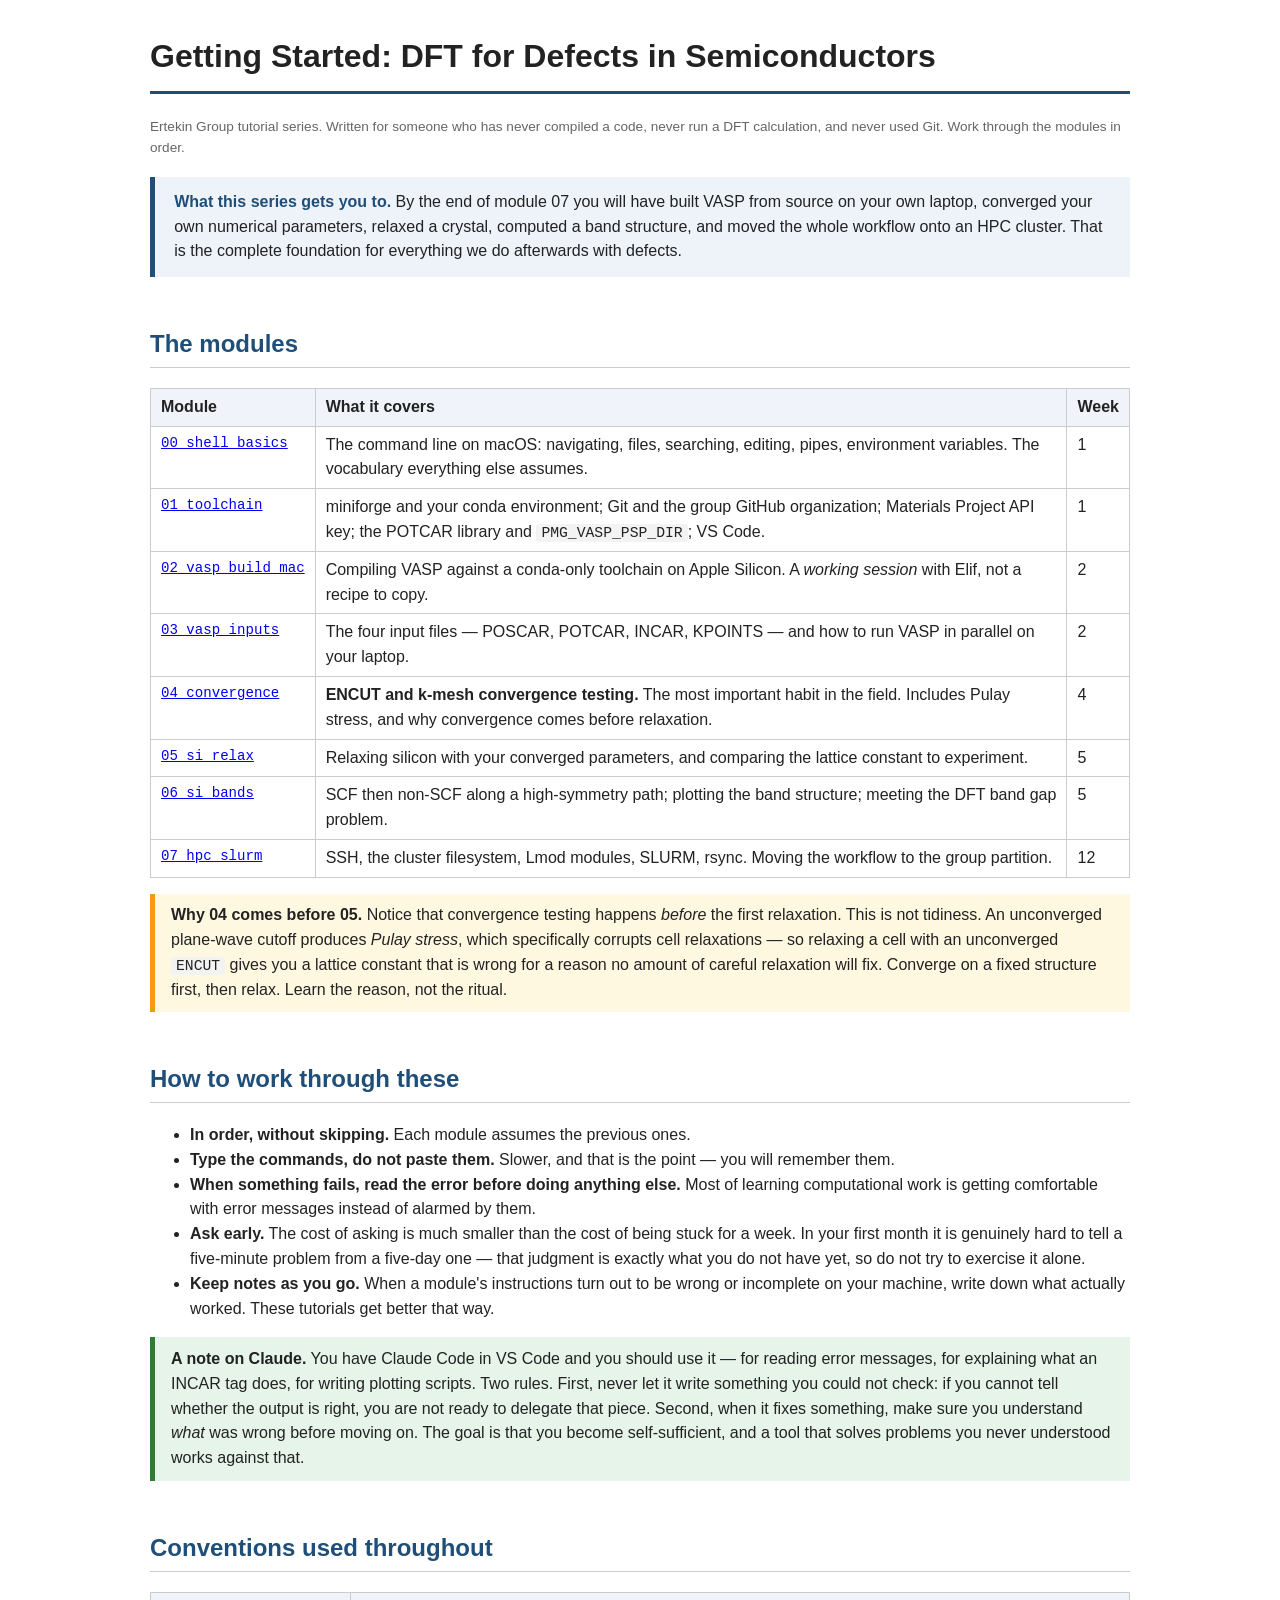
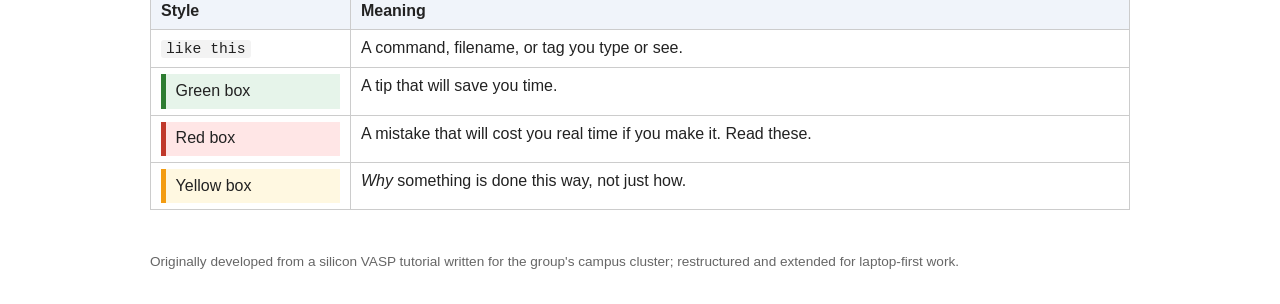
==== DFT_Onboarding/index.html @ a1c2ec1e "Add DFT_Onboarding tutorial series Eight-module, laptop-first series taking a newcomer from a fresh " ====
<!DOCTYPE html>
<html lang="en">
<head>
<meta charset="UTF-8">
<title>Ertekin Group — Getting Started Tutorials</title>
<link rel="stylesheet" href="style.css">
</head>
<body>

<h1>Getting Started: DFT for Defects in Semiconductors</h1>

<p class="small">Ertekin Group tutorial series. Written for someone who has
never compiled a code, never run a DFT calculation, and never used Git.
Work through the modules in order.</p>

<div class="goal">
<strong>What this series gets you to.</strong> By the end of module 07 you
will have built VASP from source on your own laptop, converged your own
numerical parameters, relaxed a crystal, computed a band structure, and
moved the whole workflow onto an HPC cluster. That is the complete
foundation for everything we do afterwards with defects.
</div>

<h2>The modules</h2>

<table class="modtable">
<tr><th>Module</th><th>What it covers</th><th>Week</th></tr>

<tr><td><a href="00_shell_basics/">00_shell_basics</a></td>
    <td>The command line on macOS: navigating, files, searching, editing,
        pipes, environment variables. The vocabulary everything else
        assumes.</td>
    <td>1</td></tr>

<tr><td><a href="01_toolchain/">01_toolchain</a></td>
    <td>miniforge and your conda environment; Git and the group GitHub
        organization; Materials Project API key; the POTCAR library and
        <code>PMG_VASP_PSP_DIR</code>; VS&nbsp;Code.</td>
    <td>1</td></tr>

<tr><td><a href="02_vasp_build_mac/">02_vasp_build_mac</a></td>
    <td>Compiling VASP against a conda-only toolchain on Apple Silicon.
        A <em>working session</em> with Elif, not a recipe to copy.</td>
    <td>2</td></tr>

<tr><td><a href="03_vasp_inputs/">03_vasp_inputs</a></td>
    <td>The four input files — POSCAR, POTCAR, INCAR, KPOINTS — and how to
        run VASP in parallel on your laptop.</td>
    <td>2</td></tr>

<tr><td><a href="04_convergence/">04_convergence</a></td>
    <td><strong>ENCUT and k-mesh convergence testing.</strong> The most
        important habit in the field. Includes Pulay stress, and why
        convergence comes before relaxation.</td>
    <td>4</td></tr>

<tr><td><a href="05_si_relax/">05_si_relax</a></td>
    <td>Relaxing silicon with your converged parameters, and comparing the
        lattice constant to experiment.</td>
    <td>5</td></tr>

<tr><td><a href="06_si_bands/">06_si_bands</a></td>
    <td>SCF then non-SCF along a high-symmetry path; plotting the band
        structure; meeting the DFT band gap problem.</td>
    <td>5</td></tr>

<tr><td><a href="07_hpc_slurm/">07_hpc_slurm</a></td>
    <td>SSH, the cluster filesystem, Lmod modules, SLURM, rsync. Moving
        the workflow to the group partition.</td>
    <td>12</td></tr>
</table>

<div class="why">
<strong>Why 04 comes before 05.</strong> Notice that convergence testing
happens <em>before</em> the first relaxation. This is not tidiness. An
unconverged plane-wave cutoff produces <em>Pulay stress</em>, which
specifically corrupts cell relaxations — so relaxing a cell with an
unconverged <code>ENCUT</code> gives you a lattice constant that is wrong
for a reason no amount of careful relaxation will fix. Converge on a fixed
structure first, then relax. Learn the reason, not the ritual.
</div>

<h2>How to work through these</h2>

<ul>
  <li><strong>In order, without skipping.</strong> Each module assumes the
      previous ones.</li>
  <li><strong>Type the commands, do not paste them.</strong> Slower, and
      that is the point — you will remember them.</li>
  <li><strong>When something fails, read the error before doing anything
      else.</strong> Most of learning computational work is getting
      comfortable with error messages instead of alarmed by them.</li>
  <li><strong>Ask early.</strong> The cost of asking is much smaller than
      the cost of being stuck for a week. In your first month it is genuinely
      hard to tell a five-minute problem from a five-day one — that judgment
      is exactly what you do not have yet, so do not try to exercise it
      alone.</li>
  <li><strong>Keep notes as you go.</strong> When a module's instructions
      turn out to be wrong or incomplete on your machine, write down what
      actually worked. These tutorials get better that way.</li>
</ul>

<div class="tip">
<strong>A note on Claude.</strong> You have Claude Code in VS&nbsp;Code and
you should use it — for reading error messages, for explaining what an INCAR
tag does, for writing plotting scripts. Two rules. First, never let it write
something you could not check: if you cannot tell whether the output is
right, you are not ready to delegate that piece. Second, when it fixes
something, make sure you understand <em>what</em> was wrong before moving
on. The goal is that you become self-sufficient, and a tool that solves
problems you never understood works against that.
</div>

<h2>Conventions used throughout</h2>

<table>
<tr><th>Style</th><th>Meaning</th></tr>
<tr><td><code>like this</code></td><td>A command, filename, or tag you type or see.</td></tr>
<tr><td><div class="tip" style="margin:0;padding:.3em .6em">Green box</div></td>
    <td>A tip that will save you time.</td></tr>
<tr><td><div class="warning" style="margin:0;padding:.3em .6em">Red box</div></td>
    <td>A mistake that will cost you real time if you make it. Read these.</td></tr>
<tr><td><div class="why" style="margin:0;padding:.3em .6em">Yellow box</div></td>
    <td><em>Why</em> something is done this way, not just how.</td></tr>
</table>

<p class="small" style="margin-top:3em">Originally developed from a silicon
VASP tutorial written for the group's campus cluster; restructured and
extended for laptop-first work.</p>

</body>
</html>
---- DFT_Onboarding/style.css ----
/* Ertekin Group tutorials -- shared stylesheet */
body { font-family: -apple-system, "Helvetica Neue", sans-serif;
       max-width: 980px; margin: 2em auto; padding: 0 1.5em;
       line-height: 1.55; color: #222; }
h1 { border-bottom: 3px solid #1f4e79; padding-bottom: .3em; }
h2 { border-bottom: 1px solid #ccc; padding-bottom: .2em; margin-top: 2em; color: #1f4e79; }
h3 { margin-top: 1.5em; color: #444; }
code, pre { font-family: "SF Mono", Menlo, Consolas, monospace; }
code { background: #f3f3f3; padding: 1px 5px; border-radius: 3px; font-size: 0.92em; }
pre { background: #1e1e1e; color: #e8e8e8; padding: 12px 16px;
      border-radius: 6px; overflow-x: auto; font-size: 0.88em; }
table { border-collapse: collapse; margin: 1em 0; width: 100%; }
th, td { border: 1px solid #ccc; padding: 6px 10px; text-align: left; vertical-align: top; }
th { background: #f0f4fa; }
.warning { background: #ffe6e6; border-left: 5px solid #c0392b;
           padding: 0.6em 1em; margin: 1em 0; }
.tip { background: #e6f4ea; border-left: 5px solid #2e7d32;
       padding: 0.6em 1em; margin: 1em 0; }
.why  { background: #fff8e1; border-left: 5px solid #f39c12;
        padding: 0.6em 1em; margin: 1em 0; }
.toc { background: #f7f7f7; padding: 1em 1.5em; border-radius: 6px; }
.small { font-size: 0.85em; color: #666; }
kbd { background: #eee; border: 1px solid #aaa; border-radius: 3px;
      padding: 1px 5px; font-size: 0.85em; }

/* --- additions for the module series --- */
.nav { font-size: 0.85em; color: #666; margin-bottom: 1.5em;
       padding-bottom: .8em; border-bottom: 1px solid #eee; }
.nav a { color: #1f4e79; text-decoration: none; }
.nav a:hover { text-decoration: underline; }
.week { display: inline-block; background: #1f4e79; color: #fff;
        padding: 2px 10px; border-radius: 12px; font-size: 0.78em;
        font-weight: 600; letter-spacing: .03em; vertical-align: middle; }
.goal { background: #eef3fa; border-left: 5px solid #1f4e79;
        padding: 0.8em 1.2em; margin: 1.2em 0; }
.goal strong { color: #1f4e79; }
.check { background: #f7f7f7; border: 1px solid #ddd; border-radius: 6px;
         padding: 1em 1.5em; margin: 1.5em 0; }
.check h3 { margin-top: 0; }
.check ul { list-style: none; padding-left: 0; }
.check li::before { content: "\2610  "; font-size: 1.1em; color: #1f4e79; }
.check li { margin: .35em 0; }
.modtable td:first-child { font-family: "SF Mono", Menlo, monospace;
                           font-size: 0.88em; white-space: nowrap; }
.done { background: #e6f4ea; border-left: 5px solid #2e7d32;
        padding: 0.8em 1.2em; margin: 1.2em 0; }
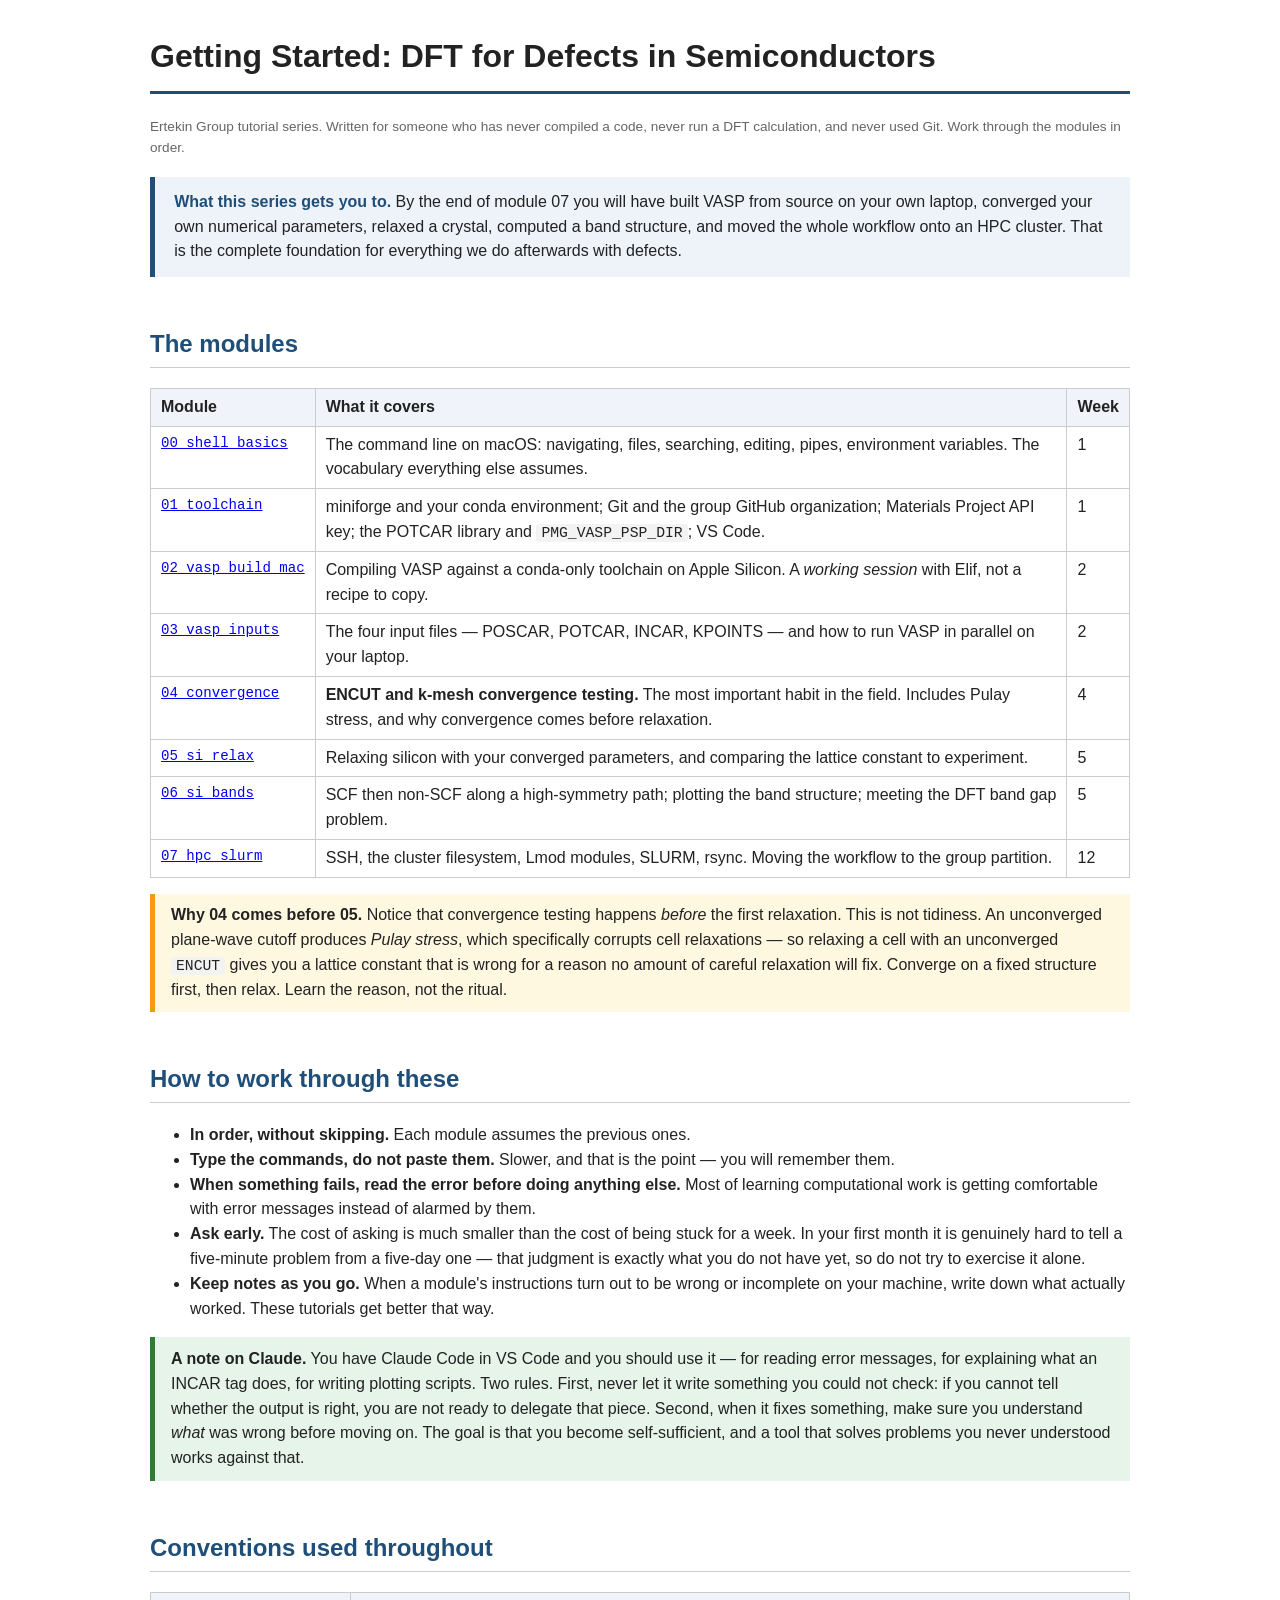
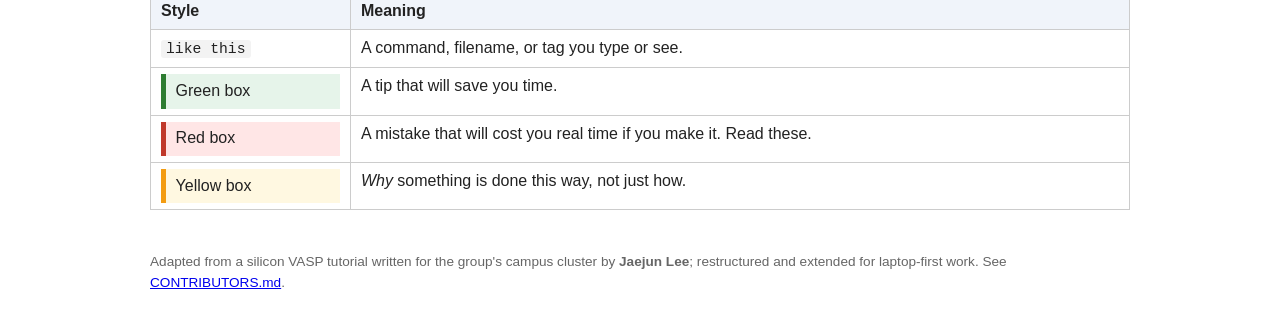
==== commit 0a857671: "Credit contributors Both have agreed to be named.  - Jaejun Lee wrote the original silicon VASP tuto" ====
--- a/DFT_Onboarding/index.html
+++ b/DFT_Onboarding/index.html
@@ -124,9 +124,10 @@
     <td><em>Why</em> something is done this way, not just how.</td></tr>
 </table>
 
-<p class="small" style="margin-top:3em">Originally developed from a silicon
-VASP tutorial written for the group's campus cluster; restructured and
-extended for laptop-first work.</p>
+<p class="small" style="margin-top:3em">Adapted from a silicon VASP tutorial
+written for the group's campus cluster by <strong>Jaejun Lee</strong>;
+restructured and extended for laptop-first work. See
+<a href="../CONTRIBUTORS.md">CONTRIBUTORS.md</a>.</p>
 
 </body>
 </html>
